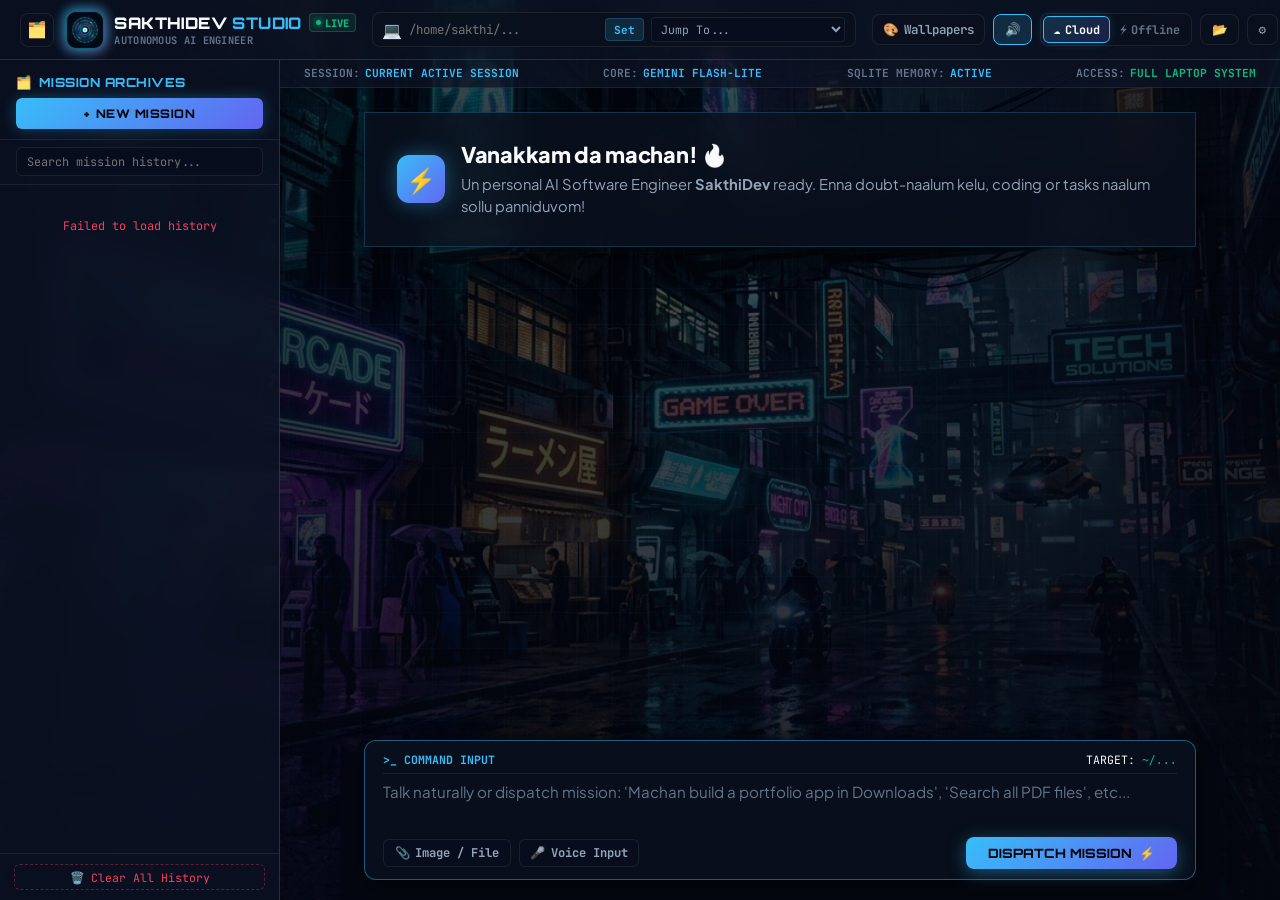
==== static/index.html @ 883f9aba "ai_agent_v1: clean release without secrets" ====
<!DOCTYPE html>
<html lang="en" data-theme="cyber-dark">
<head>
  <meta charset="UTF-8">
  <meta name="viewport" content="width=device-width, initial-scale=1.0">
  <title>SakthiDev Studio - Autonomous Engineering Console</title>
  <meta name="description" content="SakthiDev Cyber OS - Autonomous Software Engineer Operating System. Multi-Session Mission Archives, Dark/Light Themes, Dynamic Live Wallpapers & Full Laptop Access.">
  <link rel="icon" type="image/svg+xml" href="/static/icon.svg">
  <link rel="manifest" href="/static/manifest.json">
  <link rel="stylesheet" href="/static/app.css">
</head>
<body>

  <!-- Dynamic Live Background Layers -->
  <canvas id="bg-canvas" class="bg-canvas-layer"></canvas>
  <div id="bg-image-layer" class="bg-image-layer"></div>
  <video id="bg-video-layer" class="bg-video-layer" autoplay loop muted playsinline style="display: none;"></video>
  <div class="cyber-grid-overlay"></div>
  <div class="bg-vignette"></div>

  <!-- Futuristic Cyber Boot Splash Loader (Zero-lag, 60fps CSS animated) -->
  <div id="cyber-boot-splash" class="cyber-boot-splash">
    <div class="splash-content">
      <div class="splash-logo-wrapper">
        <div class="splash-reactor-rings">
          <div class="reactor-ring ring-1"></div>
          <div class="reactor-ring ring-2"></div>
          <div class="reactor-ring ring-3"></div>
        </div>
        <img src="/static/icon.svg" class="splash-logo-svg" alt="SakthiDev Cyber Core">
      </div>
      <div class="splash-title-row">
        <h2>SAKTHIDEV <span class="splash-neon">STUDIO</span></h2>
        <div class="splash-version">v1.0.0 // QUANTUM CORE ACTIVE</div>
      </div>
      <div class="splash-loader-bar">
        <div class="splash-loader-progress"></div>
      </div>
      <div class="splash-telemetry" id="splash-telemetry">INITIALIZING NEURAL RUNTIME... [ONLINE]</div>
    </div>
  </div>

  <!-- Top System Cockpit Navigation (Linear / Vercel Grade Layout) -->
  <header class="top-nav">
    <!-- Left: Brand & History Toggle -->
    <div class="nav-left">
      <button class="btn-cyber-icon" id="btn-toggle-history" title="Toggle Mission Archives">
        <span>🗂️</span>
      </button>

      <div class="brand-section">
        <div class="brand-logo-container">
          <div class="brand-logo-glow"></div>
          <div class="brand-logo">
            <img src="/static/icon.svg" class="nav-logo-svg" alt="SakthiDev Logo">
          </div>
        </div>
        <div class="brand-text">
          <div class="brand-title-row">
            <h1>SAKTHIDEV <span class="brand-sub">STUDIO</span></h1>
            <span class="system-status-indicator"><span class="pulse-dot"></span> LIVE</span>
          </div>
          <div class="badge-pill">AUTONOMOUS AI ENGINEER</div>
        </div>
      </div>
    </div>

    <!-- Center: Active Laptop Folder Selector with Quick Presets -->
    <div class="nav-center">
      <div class="workspace-selector" title="Active Laptop Target Path">
        <span class="cyber-terminal-icon">💻</span>
        <input type="text" id="ws-input" class="workspace-input" placeholder="/home/sakthi/..." spellcheck="false">
        <button id="btn-switch-ws" class="workspace-btn">Set</button>
        
        <select id="quick-preset-select" class="preset-dropdown" title="Quick Jump Locations">
          <option value="">Jump To...</option>
          <option value="/home/sakthi/Downloads">📂 ~/Downloads</option>
          <option value="/home/sakthi/Documents">📂 ~/Documents</option>
          <option value="/home/sakthi/Desktop">📂 ~/Desktop</option>
          <option value="/home/sakthi/Documents/AI AGENT">📂 ~/AI AGENT Workspace</option>
          <option value="/home/sakthi">🏠 ~/ (Home)</option>
        </select>
      </div>
    </div>

    <!-- Right Controls: Wallpaper Picker, Audio SFX, Mode, Files & Settings -->
    <div class="nav-right">
      <!-- Wallpaper & Canvas Customizer Modal Toggle -->
      <button id="btn-open-wallpapers" class="btn-icon-soft" title="Customize Background, Wallpapers & Live Canvas">
        <span>🎨</span> Wallpapers
      </button>

      <!-- Audio SFX Toggle -->
      <button id="btn-toggle-sfx" class="btn-icon-soft active" title="Toggle Cyber Audio Feedback">
        <span id="sfx-icon">🔊</span>
      </button>

      <!-- Mode Switcher -->
      <div class="mode-toggle-group">
        <button id="toggle-cloud-mode" class="mode-btn active" title="Google Gemini Free Cloud">
          <span>☁️</span> Cloud
        </button>
        <button id="toggle-offline-mode" class="mode-btn" title="Local Ollama Offline">
          <span>⚡</span> Offline
        </button>
      </div>

      <!-- File Drawer Toggle -->
      <button class="btn-icon-soft" id="btn-toggle-explorer" title="Toggle Laptop File Explorer">
        <span>📂</span>
      </button>

      <!-- Settings Button -->
      <button class="btn-icon-soft" id="btn-open-settings" title="Settings & Memory DB">
        <span>⚙</span>
      </button>
    </div>
  </header>

  <!-- Main Console Stage -->
  <div class="studio-main-container">
    
    <!-- LEFT: Clickable Mission History Sidebar -->
    <aside class="history-sidebar" id="history-sidebar">
      <div class="history-sidebar-header">
        <div class="history-header-title">
          <span>🗂️</span> MISSION ARCHIVES
        </div>
        <button id="btn-new-mission" class="btn-new-mission" title="Initiate New Autonomous Mission">
          <span>+</span> NEW MISSION
        </button>
      </div>

      <!-- Quick Search Filter -->
      <div class="history-search-container">
        <input type="text" id="mission-search-input" class="mission-search-input" placeholder="Search mission history...">
      </div>

      <!-- Mission Items List -->
      <div class="mission-list" id="mission-list">
        <div class="mission-loading">Loading saved missions...</div>
      </div>

      <div class="history-footer">
        <button id="btn-clear-all-sessions" class="btn-clear-all-sessions" title="Wipe All Mission Archives">
          <span>🗑️</span> Clear All History
        </button>
      </div>
    </aside>

    <!-- CENTER: Command Stage & Neural Stream Deck -->
    <main class="chat-deck">
      <!-- Live Cyber Telemetry Strip -->
      <div class="telemetry-strip">
        <div class="telemetry-item">
          <span class="telemetry-label">SESSION:</span>
          <span class="telemetry-val" id="active-mission-label">CURRENT ACTIVE SESSION</span>
        </div>
        <div class="telemetry-item">
          <span class="telemetry-label">CORE:</span>
          <span class="telemetry-val" id="telemetry-model-label">GEMINI FLASH-LITE</span>
        </div>
        <div class="telemetry-item">
          <span class="telemetry-label">SQLITE MEMORY:</span>
          <span class="telemetry-val" id="db-mem-count">ACTIVE</span>
        </div>
        <div class="telemetry-item">
          <span class="telemetry-label">ACCESS:</span>
          <span class="telemetry-val" style="color: var(--accent-emerald);">FULL LAPTOP SYSTEM</span>
        </div>
      </div>

      <!-- Live Neural Activity HUD Bar -->
      <div class="agent-hud" id="agent-hud">
        <div class="hud-left">
          <div class="neural-spinner">
            <div class="neural-ring"></div>
            <div class="neural-core"></div>
          </div>
          <div class="hud-activity-text">
            <span id="hud-status-text">SakthiDev is analyzing task & planning execution...</span>
            <span class="hud-badge-tag" id="hud-active-tool">Step 1</span>
          </div>
        </div>
        <div class="hud-right">
          <span class="timer-pill" id="hud-timer">⏱ 00:00s</span>
        </div>
      </div>

      <!-- Execution Stream & Dispatch Deck -->
      <div class="chat-stream-viewport" id="chat-stream">
        <!-- Initial Welcome Hero State -->
        <div class="welcome-hero-card">
          <div class="hero-top-row">
            <div class="hero-avatar">⚡</div>
            <div>
              <h2 class="hero-greeting">Vanakkam da machan! 🔥</h2>
              <p class="hero-subtext">Un personal AI Software Engineer <strong>SakthiDev</strong> ready. Enna doubt-naalum kelu, coding or tasks naalum sollu panniduvom!</p>
            </div>
          </div>
        </div>
      </div>

      <!-- Bottom Cyber Command Dock with Voice & Image Sensors -->
      <div class="bottom-dock">
        <!-- Image Preview Bar (Appears when image uploaded) -->
        <div id="upload-preview-bar" class="upload-preview-bar" style="display: none;">
          <div class="preview-item">
            <img id="upload-preview-img" src="" alt="Upload Preview">
            <span id="upload-preview-name">image.png</span>
            <button id="btn-remove-upload" class="btn-remove-preview">✕</button>
          </div>
        </div>

        <div class="dock-card">
          <div class="dock-card-top-bar">
            <span class="command-terminal-prompt">&gt;_ COMMAND INPUT</span>
            <span class="ws-target-preview">TARGET: <code id="dock-ws-label">~/...</code></span>
          </div>

          <textarea 
            id="prompt-input" 
            class="prompt-textarea" 
            placeholder="Talk naturally or dispatch mission: 'Machan build a portfolio app in Downloads', 'Search all PDF files', etc..."
            rows="2"
          ></textarea>

          <div class="dock-footer">
            <div class="input-actions-left">
              <!-- Image / File Upload Button -->
              <input type="file" id="file-upload-input" accept="image/*,.pdf,.txt,.py,.js,.json" style="display: none;">
              <button id="btn-upload-file" class="action-dock-btn" title="Upload Image or Document (Multimodal Vision)">
                <span>📎</span> Image / File
              </button>

              <!-- Voice Input Button (Microphone) -->
              <button id="btn-voice-input" class="action-dock-btn" title="Click to speak (Voice Recognition)">
                <span id="mic-icon">🎤</span> Voice Input
              </button>
            </div>

            <div class="dock-footer-right">
              <button id="btn-submit" class="btn-launch">
                <span>DISPATCH MISSION</span>
                <span>⚡</span>
              </button>
            </div>
          </div>
        </div>
      </div>
    </main>

    <!-- RIGHT: Slide-over Workspace File Drawer -->
    <aside class="right-drawer" id="right-drawer">
      <div class="drawer-header">
        <span>📂 Laptop File Explorer</span>
        <div style="display: flex; gap: 0.4rem;">
          <button id="btn-refresh-files" class="workspace-btn" style="padding: 0.15rem 0.5rem;" title="Refresh Files">↻</button>
          <button id="btn-close-drawer" class="workspace-btn" style="padding: 0.15rem 0.5rem;" title="Close Drawer">✕</button>
        </div>
      </div>
      <div class="file-browser-list" id="file-browser">
        <div class="file-node">Loading files...</div>
      </div>
    </aside>
  </div>

  <!-- Wallpapers & Theme Customizer Modal (🎨) -->
  <div class="modal-backdrop" id="wallpaper-modal">
    <div class="modal-box wallpaper-modal-box">
      <div class="modal-heading">
        <div style="display: flex; align-items: center; gap: 0.5rem;">
          <span style="font-size: 1.25rem;">🎨</span>
          <h2 style="font-size: 1.15rem; font-weight: 800;">Studio Themes & Live Wallpapers</h2>
        </div>
        <button class="workspace-btn" id="btn-close-wallpaper-modal">✕</button>
      </div>

      <!-- Color Theme Presets -->
      <div class="form-group-custom">
        <label>Theme Preset:</label>
        <div class="theme-preset-grid">
          <button class="theme-pick-btn active" data-set-theme="cyber-dark">
            <span class="theme-dot" style="background: #38bdf8;"></span>
            <span>Cyber Cyan</span>
          </button>
          <button class="theme-pick-btn" data-set-theme="obsidian-purple">
            <span class="theme-dot" style="background: #a855f7;"></span>
            <span>Obsidian Violet</span>
          </button>
          <button class="theme-pick-btn" data-set-theme="matrix-emerald">
            <span class="theme-dot" style="background: #10b981;"></span>
            <span>Matrix Emerald</span>
          </button>
          <button class="theme-pick-btn" data-set-theme="rogue-crimson">
            <span class="theme-dot" style="background: #f43f5e;"></span>
            <span>Rogue Crimson</span>
          </button>
        </div>
      </div>

      <!-- Wallpaper Presets -->
      <div class="form-group-custom" style="margin-top: 1rem;">
        <label>Live Background / Wallpaper:</label>
        <div class="wallpaper-cards-grid">
          <div class="wallpaper-card active" data-bg-type="image" data-bg-src="/static/wallpaper_cyber_city.jpg">
            <img src="/static/wallpaper_cyber_city.jpg" alt="Cyber City">
            <div class="wallpaper-name">🎮 Cyber City (Night)</div>
          </div>
          <div class="wallpaper-card" data-bg-type="image" data-bg-src="/static/wallpaper_anime_warrior.jpg">
            <img src="/static/wallpaper_anime_warrior.jpg" alt="Anime Warrior">
            <div class="wallpaper-name">⚔️ Cyber Rooftop</div>
          </div>
          <div class="wallpaper-card" data-bg-type="canvas" data-bg-src="neural-canvas">
            <div class="wallpaper-canvas-preview">✦ ✦ ✦<br>Interactive Mesh</div>
            <div class="wallpaper-name">🕸️ Live Neural Mesh</div>
          </div>
          <div class="wallpaper-card" data-bg-type="image" data-bg-src="/static/bg.jpg">
            <img src="/static/bg.jpg" alt="Dark Studio">
            <div class="wallpaper-name">🌌 Dark Nebula Studio</div>
          </div>
          <div class="wallpaper-card" data-bg-type="none" data-bg-src="">
            <div class="wallpaper-canvas-preview" style="background: #090d16;">Minimal</div>
            <div class="wallpaper-name">✨ Clean Minimalist</div>
          </div>
        </div>
      </div>

      <!-- Custom Upload / URL -->
      <div class="form-group-custom" style="margin-top: 1rem;">
        <label>Or Custom Wallpaper URL / Local File:</label>
        <div style="display: flex; gap: 0.5rem;">
          <input type="text" id="custom-bg-input" class="input-custom" placeholder="Paste image/video URL (e.g. https://... or /path/to/img.png)">
          <button id="btn-apply-custom-bg" class="workspace-btn">Apply</button>
        </div>
      </div>

      <!-- Opacity & Blur Controls -->
      <div class="form-group-custom" style="margin-top: 1rem; display: flex; gap: 1rem;">
        <div style="flex: 1;">
          <label for="slider-bg-opacity">Background Opacity: <span id="label-bg-opacity">35%</span></label>
          <input type="range" id="slider-bg-opacity" min="5" max="95" value="35" style="width: 100%;">
        </div>
        <div style="flex: 1;">
          <label for="slider-bg-blur">Glass Blur: <span id="label-bg-blur">16px</span></label>
          <input type="range" id="slider-bg-blur" min="0" max="40" value="16" style="width: 100%;">
        </div>
      </div>
    </div>
  </div>

  <!-- Settings Modal (With Key Visibility Toggle & SQLite Memory Viewer) -->
  <div class="modal-backdrop" id="settings-modal">
    <div class="modal-box">
      <div class="modal-heading">
        <div style="display: flex; align-items: center; gap: 0.5rem;">
          <span style="font-size: 1.25rem;">⚙</span>
          <h2 style="font-size: 1.15rem; font-weight: 800;">Studio & Model Settings</h2>
        </div>
        <button class="workspace-btn" id="btn-close-modal">✕</button>
      </div>

      <form id="settings-form">
        <div class="form-group-custom">
          <label for="provider-select">LLM Provider:</label>
          <select id="provider-select" class="input-custom">
            <option value="gemini">Google Gemini Free Tier (0-Cost Cloud, High Speed)</option>
            <option value="ollama">Ollama (100% Offline / Local Open-Source, Unlimited)</option>
            <option value="openai">OpenAI / Groq / OpenRouter</option>
          </select>
        </div>

        <div class="form-group-custom" id="model-group">
          <label for="model-input">Model Name:</label>
          <input type="text" id="model-input" class="input-custom" value="gemini-3.1-flash-lite">
          <span style="font-size: 0.72rem; color: var(--text-muted);">Recommended: gemini-3.1-flash-lite (Cloud) or qwen2.5-coder:7b (Ollama)</span>
        </div>

        <div class="form-group-custom" id="apikey-group">
          <div style="display: flex; justify-content: space-between; align-items: center;">
            <label for="api-key-input">Gemini Free API Key:</label>
            <button type="button" id="btn-toggle-key-view" style="background: none; border: none; color: var(--accent-cyan); font-size: 0.75rem; cursor: pointer;">👁 Show Key</button>
          </div>
          <input type="password" id="api-key-input" class="input-custom" placeholder="Paste your Gemini key here">
          <span style="font-size: 0.72rem; color: var(--text-muted);">Saved securely in <code>config.json</code></span>
        </div>

        <div class="form-group-custom" id="baseurl-group" style="display: none;">
          <label for="base-url-input">Ollama Local URL:</label>
          <input type="text" id="base-url-input" class="input-custom" value="http://localhost:11434">
        </div>

        <!-- Database Memory Info Box -->
        <div class="memory-info-box">
          <div style="font-weight: 700; color: var(--accent-emerald); font-size: 0.82rem; margin-bottom: 0.3rem;">
            💾 SQLite Long-Term Memory
          </div>
          <div style="font-size: 0.76rem; color: var(--text-muted); line-height: 1.4;">
            Active Database: <code>memory.db</code><br>
            Stores multi-session missions, terminal command history, and user preferences across restarts.
          </div>
        </div>

        <div style="display: flex; justify-content: flex-end; gap: 0.75rem; margin-top: 1.5rem;">
          <button type="button" class="btn-icon-soft" id="btn-cancel-modal">Cancel</button>
          <button type="submit" class="btn-launch" style="padding: 0.5rem 1.4rem;">Save Settings</button>
        </div>
      </form>
    </div>
  </div>

  <script src="/static/app.js"></script>
</body>
</html>
---- static/app.css ----
@import url('https://fonts.googleapis.com/css2?family=Plus+Jakarta+Sans:wght@300;400;500;600;700;800&family=JetBrains+Mono:wght@400;500;600;700;800&family=Orbitron:wght@600;800;900&display=swap');

/* ========================================================
   THEME DESIGN TOKENS (DARK & LIGHT MODE ARCHITECTURE)
   ======================================================== */
:root, [data-theme="cyber-dark"] {
  --bg-core: #040711;
  --bg-surface: #070d1c;
  --bg-card: rgba(10, 16, 30, 0.82);
  --bg-card-hover: rgba(16, 26, 48, 0.95);
  --bg-glass: rgba(12, 19, 36, 0.75);
  
  --border-subtle: rgba(255, 255, 255, 0.08);
  --border-light: rgba(56, 189, 248, 0.22);
  --border-glow: rgba(56, 189, 248, 0.45);
  --border-active: #38bdf8;

  --text-main: #f8fafc;
  --text-secondary: #94a3b8;
  --text-muted: #64748b;

  --accent-cyan: #38bdf8;
  --accent-indigo: #6366f1;
  --accent-purple: #c084fc;
  --accent-emerald: #10b981;
  --accent-amber: #fbbf24;
  --accent-rose: #f43f5e;

  --font-main: 'Plus Jakarta Sans', -apple-system, sans-serif;
  --font-mono: 'JetBrains Mono', monospace;
  --font-cyber: 'Orbitron', -apple-system, sans-serif;

  --shadow-card: 0 10px 30px rgba(0, 0, 0, 0.5);
  --bg-overlay-opacity: 0.35;
  --glass-blur: 16px;
}



/* Obsidian Purple Theme */
[data-theme="obsidian-purple"] {
  --bg-core: #06030c;
  --bg-surface: #0d071a;
  --bg-card: rgba(18, 10, 36, 0.85);
  --border-light: rgba(192, 132, 252, 0.28);
  --border-glow: rgba(192, 132, 252, 0.5);
  --accent-cyan: #c084fc;
  --accent-indigo: #818cf8;
}

/* Matrix Emerald Theme */
[data-theme="matrix-emerald"] {
  --bg-core: #020b06;
  --bg-surface: #04140a;
  --bg-card: rgba(6, 24, 13, 0.85);
  --border-light: rgba(16, 185, 129, 0.3);
  --border-glow: rgba(16, 185, 129, 0.55);
  --accent-cyan: #10b981;
}

/* Rogue Crimson Theme */
[data-theme="rogue-crimson"] {
  --bg-core: #0c0406;
  --bg-surface: #17070a;
  --bg-card: rgba(28, 9, 14, 0.85);
  --border-light: rgba(244, 63, 94, 0.3);
  --border-glow: rgba(244, 63, 94, 0.55);
  --accent-cyan: #f43f5e;
}

* {
  box-sizing: border-box;
  margin: 0;
  padding: 0;
  scrollbar-width: thin;
  scrollbar-color: var(--accent-cyan) var(--bg-core);
}

::-webkit-scrollbar {
  width: 6px;
  height: 6px;
}

::-webkit-scrollbar-track {
  background: var(--bg-core);
}

::-webkit-scrollbar-thumb {
  background: var(--accent-cyan);
  border-radius: 4px;
  opacity: 0.6;
}

html, body {
  height: 100%;
  width: 100%;
  overflow: hidden;
  font-family: var(--font-main);
  background-color: var(--bg-core);
  color: var(--text-main);
  transition: background-color 0.25s ease, color 0.25s ease;
}

body {
  display: flex;
  flex-direction: column;
  position: relative;
}

/* ========================================================
   DYNAMIC LIVE BACKGROUNDS & CANVAS
   ======================================================== */
.bg-canvas-layer {
  position: fixed;
  inset: 0;
  width: 100%;
  height: 100%;
  pointer-events: none;
  z-index: 0;
  opacity: 0.8;
}

.bg-image-layer {
  position: fixed;
  inset: 0;
  background-image: url('/static/wallpaper_cyber_city.jpg');
  background-size: cover;
  background-position: center center;
  opacity: var(--bg-overlay-opacity);
  filter: contrast(1.15) brightness(0.9);
  pointer-events: none;
  z-index: 1;
  transition: opacity 0.3s ease, background-image 0.4s ease;
}

.bg-video-layer {
  position: fixed;
  inset: 0;
  width: 100%;
  height: 100%;
  object-fit: cover;
  opacity: var(--bg-overlay-opacity);
  pointer-events: none;
  z-index: 1;
}

.cyber-grid-overlay {
  position: fixed;
  inset: 0;
  background-image: 
    linear-gradient(to right, rgba(56, 189, 248, 0.035) 1px, transparent 1px),
    linear-gradient(to bottom, rgba(56, 189, 248, 0.035) 1px, transparent 1px);
  background-size: 36px 36px;
  pointer-events: none;
  z-index: 2;
}

.bg-vignette {
  position: fixed;
  inset: 0;
  background: radial-gradient(circle at 50% 20%, transparent 0%, rgba(4, 7, 17, 0.75) 80%);
  pointer-events: none;
  z-index: 3;
}



/* ========================================================
   TOP NAVIGATION (LINEAR / VERCEL GRADE)
   ======================================================== */
.top-nav {
  height: 60px;
  min-height: 60px;
  padding: 0 1.25rem;
  display: flex;
  align-items: center;
  justify-content: space-between;
  border-bottom: 1px solid var(--border-light);
  background: var(--bg-glass);
  backdrop-filter: blur(var(--glass-blur));
  -webkit-backdrop-filter: blur(var(--glass-blur));
  z-index: 100;
  position: relative;
  gap: 1rem;
}

.nav-left {
  display: flex;
  align-items: center;
  gap: 0.75rem;
  flex-shrink: 0;
}

.nav-center {
  flex: 1;
  display: flex;
  justify-content: center;
  max-width: 500px;
}

.nav-right {
  display: flex;
  align-items: center;
  gap: 0.5rem;
  flex-shrink: 0;
}

.btn-cyber-icon {
  background: var(--bg-card);
  border: 1px solid var(--border-subtle);
  color: var(--accent-cyan);
  width: 34px;
  height: 34px;
  border-radius: 8px;
  display: flex;
  align-items: center;
  justify-content: center;
  cursor: pointer;
  font-size: 1rem;
  transition: all 0.2s ease;
}

.btn-cyber-icon:hover {
  background: rgba(56, 189, 248, 0.15);
  border-color: var(--accent-cyan);
  transform: translateY(-1px);
}

.brand-section {
  display: flex;
  align-items: center;
  gap: 0.65rem;
}

.brand-logo-container {
  position: relative;
}

.brand-logo-glow {
  position: absolute;
  inset: -2px;
  background: linear-gradient(135deg, var(--accent-cyan), var(--accent-purple));
  border-radius: 10px;
  filter: blur(6px);
  opacity: 0.6;
  animation: logoPulse 4s infinite ease-in-out;
}

@keyframes logoPulse {
  0%, 100% { opacity: 0.5; transform: scale(0.98); }
  50% { opacity: 0.85; transform: scale(1.04); }
}

.brand-logo {
  position: relative;
  width: 38px;
  height: 38px;
  border-radius: 10px;
  background: rgba(10, 18, 38, 0.9);
  border: 1px solid rgba(0, 246, 255, 0.35);
  display: flex;
  align-items: center;
  justify-content: center;
  z-index: 1;
  overflow: hidden;
  box-shadow: 0 0 16px rgba(0, 246, 255, 0.3);
  transition: transform 0.35s cubic-bezier(0.34, 1.56, 0.64, 1), box-shadow 0.35s ease;
  cursor: pointer;
}

.brand-logo:hover {
  transform: scale(1.12) rotate(6deg);
  box-shadow: 0 0 28px rgba(0, 246, 255, 0.7), 0 0 45px rgba(255, 0, 122, 0.4);
}

.nav-logo-svg {
  width: 100%;
  height: 100%;
  object-fit: contain;
  display: block;
  filter: drop-shadow(0 0 8px rgba(0, 246, 255, 0.6));
  animation: logoFloat 4s ease-in-out infinite alternate;
}

@keyframes logoFloat {
  0% { transform: scale(0.97); }
  100% { transform: scale(1.03); }
}

.brand-title-row {
  display: flex;
  align-items: center;
  gap: 0.45rem;
}

.brand-text h1 {
  font-size: 1rem;
  font-weight: 900;
  letter-spacing: 0.4px;
  font-family: var(--font-cyber);
  color: var(--text-main);
}

.brand-sub {
  color: var(--accent-cyan);
  font-weight: 800;
}

.system-status-indicator {
  display: inline-flex;
  align-items: center;
  gap: 0.28rem;
  font-size: 0.65rem;
  font-family: var(--font-mono);
  font-weight: 800;
  color: var(--accent-emerald);
  background: rgba(16, 185, 129, 0.12);
  padding: 0.1rem 0.35rem;
  border-radius: 4px;
  border: 1px solid rgba(16, 185, 129, 0.3);
}

.pulse-dot {
  width: 5px;
  height: 5px;
  border-radius: 50%;
  background: var(--accent-emerald);
  box-shadow: 0 0 6px var(--accent-emerald);
  animation: pulse 1.5s infinite;
}

@keyframes pulse {
  0% { transform: scale(0.9); opacity: 0.7; }
  50% { transform: scale(1.2); opacity: 1; }
  100% { transform: scale(0.9); opacity: 0.7; }
}

.badge-pill {
  font-size: 0.65rem;
  font-weight: 700;
  color: var(--text-muted);
  letter-spacing: 0.3px;
  font-family: var(--font-mono);
}

/* Laptop Path Selector */
.workspace-selector {
  display: flex;
  align-items: center;
  gap: 0.45rem;
  background: var(--bg-card);
  border: 1px solid var(--border-subtle);
  border-radius: 8px;
  padding: 0.25rem 0.6rem;
  width: 100%;
  transition: all 0.2s ease;
}

.workspace-selector:focus-within {
  border-color: var(--accent-cyan);
  box-shadow: 0 0 12px rgba(56, 189, 248, 0.2);
}

.workspace-input {
  background: transparent;
  border: none;
  color: var(--text-main);
  font-family: var(--font-mono);
  font-size: 0.78rem;
  outline: none;
  flex: 1;
  min-width: 0;
}

.workspace-btn {
  background: rgba(56, 189, 248, 0.15);
  border: 1px solid var(--border-light);
  color: var(--accent-cyan);
  padding: 0.2rem 0.5rem;
  border-radius: 4px;
  font-size: 0.7rem;
  font-weight: 700;
  cursor: pointer;
  font-family: var(--font-mono);
  transition: all 0.2s ease;
  white-space: nowrap;
}

.workspace-btn:hover {
  background: var(--accent-cyan);
  color: #04060a;
}

.preset-dropdown {
  background: var(--bg-surface);
  border: 1px solid var(--border-subtle);
  color: var(--text-secondary);
  font-family: var(--font-mono);
  font-size: 0.72rem;
  padding: 0.2rem 0.35rem;
  border-radius: 4px;
  outline: none;
  cursor: pointer;
}

.btn-icon-soft {
  background: var(--bg-card);
  border: 1px solid var(--border-subtle);
  color: var(--text-secondary);
  padding: 0.35rem 0.65rem;
  border-radius: 8px;
  font-size: 0.78rem;
  font-weight: 600;
  cursor: pointer;
  display: flex;
  align-items: center;
  gap: 0.3rem;
  font-family: var(--font-mono);
  transition: all 0.2s ease;
}

.btn-icon-soft:hover, .btn-icon-soft.active {
  background: rgba(56, 189, 248, 0.15);
  color: var(--accent-cyan);
  border-color: var(--accent-cyan);
}

.mode-toggle-group {
  display: flex;
  background: var(--bg-card);
  border: 1px solid var(--border-subtle);
  border-radius: 8px;
  padding: 2px;
}

.mode-btn {
  background: transparent;
  border: none;
  color: var(--text-muted);
  padding: 0.28rem 0.6rem;
  border-radius: 6px;
  font-size: 0.74rem;
  font-weight: 700;
  cursor: pointer;
  display: flex;
  align-items: center;
  gap: 0.25rem;
  font-family: var(--font-mono);
  transition: all 0.2s ease;
}

.mode-btn.active {
  background: linear-gradient(135deg, rgba(56, 189, 248, 0.2), rgba(99, 102, 241, 0.2));
  border: 1px solid var(--accent-cyan);
  color: var(--text-main);
  box-shadow: 0 0 10px rgba(56, 189, 248, 0.2);
}

/* ========================================================
   MAIN CONSOLE CONTAINER
   ======================================================== */
.studio-main-container {
  display: flex;
  flex: 1 1 0;
  height: calc(100vh - 60px);
  min-height: 0;
  overflow: hidden;
  position: relative;
  z-index: 10;
}

/* LEFT: MISSION ARCHIVES SIDEBAR */
.history-sidebar {
  width: 280px;
  min-width: 280px;
  height: 100%;
  background: var(--bg-glass);
  border-right: 1px solid var(--border-light);
  display: flex;
  flex-direction: column;
  z-index: 40;
  backdrop-filter: blur(var(--glass-blur));
  transition: transform 0.25s cubic-bezier(0.16, 1, 0.3, 1), margin-left 0.25s ease;
}

.history-sidebar.collapsed {
  transform: translateX(-100%);
  margin-left: -280px;
}

.history-sidebar-header {
  padding: 0.85rem 1rem 0.65rem 1rem;
  border-bottom: 1px solid var(--border-subtle);
  display: flex;
  flex-direction: column;
  gap: 0.5rem;
}

.history-header-title {
  font-family: var(--font-cyber);
  font-size: 0.78rem;
  font-weight: 800;
  letter-spacing: 0.5px;
  color: var(--accent-cyan);
  display: flex;
  align-items: center;
  gap: 0.4rem;
}

.btn-new-mission {
  background: linear-gradient(135deg, var(--accent-cyan), var(--accent-indigo));
  color: #04060a;
  border: none;
  padding: 0.5rem 0.85rem;
  border-radius: 6px;
  font-size: 0.74rem;
  font-weight: 800;
  cursor: pointer;
  display: flex;
  align-items: center;
  justify-content: center;
  gap: 0.4rem;
  font-family: var(--font-cyber);
  letter-spacing: 0.5px;
  box-shadow: 0 0 15px rgba(56, 189, 248, 0.3);
  transition: all 0.2s ease;
}

.btn-new-mission:hover {
  transform: translateY(-1px);
  box-shadow: 0 0 20px rgba(56, 189, 248, 0.5);
}

.history-search-container {
  padding: 0.45rem 1rem;
  border-bottom: 1px solid var(--border-subtle);
}

.mission-search-input {
  width: 100%;
  background: var(--bg-surface);
  border: 1px solid var(--border-subtle);
  border-radius: 6px;
  padding: 0.35rem 0.6rem;
  font-size: 0.74rem;
  font-family: var(--font-mono);
  color: var(--text-main);
  outline: none;
}

.mission-list {
  flex: 1;
  overflow-y: auto;
  padding: 0.6rem 0.75rem;
  display: flex;
  flex-direction: column;
  gap: 0.4rem;
}

.mission-loading {
  font-size: 0.74rem;
  color: var(--text-muted);
  text-align: center;
  padding: 1.5rem 0;
  font-family: var(--font-mono);
}

.mission-card {
  padding: 0.6rem 0.75rem;
  border-radius: 8px;
  background: var(--bg-card);
  border: 1px solid var(--border-subtle);
  cursor: pointer;
  display: flex;
  align-items: flex-start;
  justify-content: space-between;
  gap: 0.5rem;
  transition: all 0.2s ease;
  position: relative;
  overflow: hidden;
}

.mission-card:hover {
  background: var(--bg-card-hover);
  border-color: var(--border-light);
  transform: translateX(3px);
}

.mission-card.active {
  background: var(--bg-card-hover);
  border-color: var(--accent-cyan);
  box-shadow: 0 0 15px rgba(56, 189, 248, 0.2);
}

.mission-card.active::before {
  content: '';
  position: absolute;
  left: 0;
  top: 0;
  bottom: 0;
  width: 3px;
  background: var(--accent-cyan);
}

.mission-card-content {
  flex: 1;
  min-width: 0;
}

.mission-title {
  font-size: 0.8rem;
  font-weight: 700;
  color: var(--text-main);
  white-space: nowrap;
  overflow: hidden;
  text-overflow: ellipsis;
  margin-bottom: 0.2rem;
}

.mission-meta-row {
  display: flex;
  align-items: center;
  gap: 0.4rem;
  font-size: 0.66rem;
  color: var(--text-muted);
  font-family: var(--font-mono);
}

.mission-badge {
  background: rgba(255, 255, 255, 0.08);
  padding: 0.05rem 0.35rem;
  border-radius: 4px;
  color: var(--accent-cyan);
}

.btn-del-mission {
  background: transparent;
  border: none;
  color: var(--text-muted);
  font-size: 0.75rem;
  cursor: pointer;
  padding: 0.15rem 0.35rem;
  border-radius: 4px;
  opacity: 0;
  transition: all 0.2s ease;
}

.mission-card:hover .btn-del-mission {
  opacity: 1;
}

.btn-del-mission:hover {
  background: rgba(244, 63, 94, 0.2);
  color: var(--accent-rose);
}

.history-footer {
  padding: 0.6rem 0.85rem;
  border-top: 1px solid var(--border-subtle);
}

.btn-clear-all-sessions {
  background: transparent;
  border: 1px dashed rgba(244, 63, 94, 0.35);
  color: var(--accent-rose);
  padding: 0.3rem 0.8rem;
  border-radius: 6px;
  font-size: 0.72rem;
  font-family: var(--font-mono);
  cursor: pointer;
  width: 100%;
  transition: all 0.2s ease;
}

.btn-clear-all-sessions:hover {
  background: rgba(244, 63, 94, 0.15);
  border-style: solid;
}

/* ========================================================
   CENTER CHAT DECK (PERFECTLY CENTERED & BALANCED)
   ======================================================== */
.chat-deck {
  flex: 1 1 0;
  height: 100%;
  min-height: 0;
  min-width: 0;
  display: flex;
  flex-direction: column;
  position: relative;
}

.telemetry-strip {
  display: flex;
  align-items: center;
  justify-content: space-between;
  padding: 0.4rem 1.5rem;
  background: var(--bg-glass);
  border-bottom: 1px solid var(--border-subtle);
  font-family: var(--font-mono);
  font-size: 0.7rem;
  color: var(--text-muted);
  flex-shrink: 0;
  overflow-x: auto;
  gap: 1rem;
}

.telemetry-item {
  display: flex;
  align-items: center;
  gap: 0.3rem;
  white-space: nowrap;
}

.telemetry-label {
  font-weight: 700;
}

.telemetry-val {
  color: var(--accent-cyan);
  font-weight: 700;
}

/* HUD Activity Bar */
.agent-hud {
  display: none;
  align-items: center;
  justify-content: space-between;
  padding: 0.6rem 1.5rem;
  background: var(--bg-surface);
  border-bottom: 1px solid var(--border-glow);
  box-shadow: 0 4px 20px rgba(0, 0, 0, 0.3);
  flex-shrink: 0;
  animation: hudSlideDown 0.3s ease-out;
}

.agent-hud.active {
  display: flex;
}

@keyframes hudSlideDown {
  from { opacity: 0; transform: translateY(-8px); }
  to { opacity: 1; transform: translateY(0); }
}

.hud-left {
  display: flex;
  align-items: center;
  gap: 0.75rem;
}

.neural-spinner {
  width: 20px;
  height: 20px;
  position: relative;
  display: flex;
  align-items: center;
  justify-content: center;
}

.neural-ring {
  position: absolute;
  inset: 0;
  border: 2px solid transparent;
  border-top-color: var(--accent-cyan);
  border-right-color: var(--accent-purple);
  border-radius: 50%;
  animation: radarSpin 1.2s cubic-bezier(0.5, 0, 0.5, 1) infinite;
}

.neural-core {
  width: 6px;
  height: 6px;
  background: var(--accent-cyan);
  border-radius: 50%;
  box-shadow: 0 0 10px var(--accent-cyan);
}

@keyframes radarSpin {
  100% { transform: rotate(360deg); }
}

.hud-activity-text {
  font-size: 0.8rem;
  font-weight: 700;
  color: var(--text-main);
  display: flex;
  align-items: center;
  gap: 0.5rem;
}

.hud-badge-tag {
  background: rgba(56, 189, 248, 0.15);
  border: 1px solid var(--border-light);
  color: var(--accent-cyan);
  padding: 0.1rem 0.45rem;
  border-radius: 12px;
  font-size: 0.66rem;
  font-family: var(--font-mono);
}

.timer-pill {
  background: var(--bg-card);
  padding: 0.2rem 0.5rem;
  border-radius: 4px;
  border: 1px solid var(--border-subtle);
  color: var(--accent-amber);
  font-family: var(--font-mono);
  font-size: 0.74rem;
}

/* Chat Stream Viewport (Centered) */
.chat-stream-viewport {
  flex: 1 1 0;
  height: 0;
  min-height: 0;
  overflow-y: auto;
  overflow-x: hidden;
  padding: 1.5rem 1.5rem 2rem 1.5rem;
  display: flex;
  flex-direction: column;
  gap: 1.5rem;
  scroll-behavior: smooth;
  max-width: 880px;
  margin: 0 auto;
  width: 100%;
}

/* ========================================================
   WELCOME HERO CARD (NO EMPTY VOID!)
   ======================================================== */
.welcome-hero-card {
  background: var(--bg-card);
  border: 1px solid var(--border-light);
  border-radius: var(--radius-md);
  padding: 1.75rem 2rem;
  box-shadow: var(--shadow-card);
  backdrop-filter: blur(var(--glass-blur));
  display: flex;
  flex-direction: column;
  gap: 1.5rem;
  animation: cardFadeIn 0.35s ease-out;
}

.hero-top-row {
  display: flex;
  align-items: center;
  gap: 1rem;
}

.hero-avatar {
  width: 48px;
  height: 48px;
  border-radius: 12px;
  background: linear-gradient(135deg, var(--accent-cyan), var(--accent-indigo));
  color: #04060a;
  display: flex;
  align-items: center;
  justify-content: center;
  font-size: 1.5rem;
  font-weight: 800;
  box-shadow: 0 0 20px rgba(56, 189, 248, 0.4);
  flex-shrink: 0;
}

.hero-greeting {
  font-size: 1.35rem;
  font-weight: 800;
  letter-spacing: -0.3px;
  margin-bottom: 0.3rem;
  background: linear-gradient(135deg, var(--text-main) 60%, var(--accent-cyan));
  -webkit-background-clip: text;
  background-clip: text;
  -webkit-text-fill-color: transparent;
}

.hero-subtext {
  font-size: 0.92rem;
  color: var(--text-secondary);
  line-height: 1.55;
}

.hero-prompts-grid {
  display: grid;
  grid-template-columns: repeat(2, 1fr);
  gap: 0.85rem;
}

.hero-prompt-btn {
  background: var(--bg-surface);
  border: 1px solid var(--border-subtle);
  border-radius: 10px;
  padding: 0.85rem 1rem;
  cursor: pointer;
  display: flex;
  align-items: center;
  gap: 0.75rem;
  text-align: left;
  transition: all 0.2s ease;
}

.hero-prompt-btn:hover {
  background: var(--bg-card-hover);
  border-color: var(--accent-cyan);
  transform: translateY(-2px);
  box-shadow: 0 4px 15px rgba(56, 189, 248, 0.2);
}

.prompt-btn-icon {
  font-size: 1.35rem;
  flex-shrink: 0;
}

.prompt-btn-text strong {
  display: block;
  font-size: 0.85rem;
  font-weight: 700;
  color: var(--text-main);
  margin-bottom: 0.15rem;
}

.prompt-btn-text span {
  display: block;
  font-size: 0.74rem;
  color: var(--text-muted);
}

/* Chat Rows & Speech Bubbles */
.chat-row {
  display: flex;
  gap: 1rem;
  width: 100%;
  animation: cardFadeIn 0.3s cubic-bezier(0.16, 1, 0.3, 1);
}

@keyframes cardFadeIn {
  from { opacity: 0; transform: translateY(8px); }
  to { opacity: 1; transform: translateY(0); }
}

.avatar-badge {
  width: 36px;
  height: 36px;
  border-radius: 8px;
  display: flex;
  align-items: center;
  justify-content: center;
  font-weight: 800;
  font-size: 1rem;
  flex-shrink: 0;
  font-family: var(--font-cyber);
}

.avatar-user {
  background: linear-gradient(135deg, var(--accent-indigo), var(--accent-purple));
  color: #fff;
  box-shadow: 0 0 15px rgba(126, 34, 206, 0.4);
}

.avatar-sakthidev {
  background: linear-gradient(135deg, var(--accent-cyan), var(--accent-indigo));
  color: #04060a;
  box-shadow: 0 0 18px rgba(56, 189, 248, 0.4);
}

.message-body {
  flex: 1;
  min-width: 0;
  display: flex;
  flex-direction: column;
  gap: 0.45rem;
}

.author-title {
  font-size: 0.76rem;
  font-weight: 800;
  font-family: var(--font-mono);
  color: var(--text-muted);
  display: flex;
  align-items: center;
  gap: 0.6rem;
}

.system-time-tag {
  font-size: 0.65rem;
  color: var(--accent-cyan);
  background: rgba(56, 189, 248, 0.1);
  padding: 0.05rem 0.35rem;
  border-radius: 3px;
  font-weight: 700;
}

.user-text-bubble {
  background: var(--bg-card);
  border: 1px solid var(--border-light);
  border-left: 3px solid var(--accent-indigo);
  border-radius: 10px;
  padding: 0.9rem 1.25rem;
  font-size: 0.94rem;
  line-height: 1.6;
  color: var(--text-main);
  box-shadow: var(--shadow-card);
}

.agent-speech-bubble {
  background: var(--bg-card);
  border: 1px solid var(--border-light);
  border-left: 3px solid var(--accent-cyan);
  border-radius: 10px;
  padding: 1rem 1.35rem;
  font-size: 0.95rem;
  line-height: 1.65;
  color: var(--text-main);
  box-shadow: var(--shadow-card);
}

/* Tool Action Pills */
.tool-action-pill-wrapper {
  margin: 0.35rem 0;
}

.tool-action-pill {
  display: inline-flex;
  align-items: center;
  gap: 0.45rem;
  background: rgba(56, 189, 248, 0.08);
  border: 1px solid var(--border-light);
  border-radius: 6px;
  padding: 0.35rem 0.75rem;
  font-size: 0.78rem;
  font-family: var(--font-mono);
  color: var(--accent-cyan);
  cursor: pointer;
  transition: all 0.2s ease;
}

.tool-action-pill:hover {
  background: rgba(56, 189, 248, 0.18);
  border-color: var(--accent-cyan);
}

.tool-details-panel {
  display: none;
  background: var(--bg-surface);
  border: 1px solid var(--border-subtle);
  border-radius: 6px;
  padding: 0.75rem 1rem;
  font-family: var(--font-mono);
  font-size: 0.76rem;
  color: var(--text-secondary);
  white-space: pre-wrap;
  max-height: 220px;
  overflow-y: auto;
  margin-top: 0.35rem;
}

.tool-details-panel.open {
  display: block;
}

/* Upload Preview */
.upload-preview-bar {
  display: flex;
  align-items: center;
  gap: 0.75rem;
  padding: 0.4rem 0.85rem;
  background: var(--bg-card);
  border: 1px solid var(--border-glow);
  border-radius: 8px;
  margin-bottom: 0.5rem;
  width: fit-content;
}

.preview-item {
  display: flex;
  align-items: center;
  gap: 0.5rem;
  font-size: 0.78rem;
  color: var(--text-main);
}

.preview-item img {
  width: 32px;
  height: 32px;
  border-radius: 6px;
  object-fit: cover;
}

.btn-remove-preview {
  background: rgba(255, 255, 255, 0.1);
  border: none;
  color: var(--text-main);
  border-radius: 50%;
  width: 18px;
  height: 18px;
  cursor: pointer;
  display: flex;
  align-items: center;
  justify-content: center;
}

/* Bottom Command Dock (Centered) */
.bottom-dock {
  padding: 0.75rem 1.5rem 1.25rem 1.5rem;
  background: linear-gradient(to top, var(--bg-core) 85%, transparent);
  position: relative;
  z-index: 50;
  flex-shrink: 0;
  max-width: 880px;
  margin: 0 auto;
  width: 100%;
}

.dock-card {
  background: var(--bg-card);
  border: 1px solid var(--border-glow);
  border-radius: 12px;
  box-shadow: var(--shadow-card);
  padding: 0.65rem 1.15rem;
  transition: all 0.25s ease;
  backdrop-filter: blur(var(--glass-blur));
}

.dock-card:focus-within {
  border-color: var(--accent-cyan);
  box-shadow: 0 0 35px rgba(56, 189, 248, 0.25);
}

.dock-card-top-bar {
  display: flex;
  align-items: center;
  justify-content: space-between;
  padding-bottom: 0.4rem;
  border-bottom: 1px solid var(--border-subtle);
  margin-bottom: 0.4rem;
  font-family: var(--font-mono);
  font-size: 0.72rem;
}

.command-terminal-prompt {
  color: var(--accent-cyan);
  font-weight: 700;
}

.ws-target-preview code {
  color: var(--accent-emerald);
}

.prompt-textarea {
  width: 100%;
  background: transparent;
  border: none;
  outline: none;
  color: var(--text-main);
  font-family: var(--font-main);
  font-size: 0.95rem;
  resize: none;
  min-height: 44px;
  max-height: 120px;
  line-height: 1.5;
}

.prompt-textarea::placeholder {
  color: var(--text-muted);
}

.dock-footer {
  display: flex;
  align-items: center;
  justify-content: space-between;
  padding-top: 0.4rem;
}

.input-actions-left {
  display: flex;
  align-items: center;
  gap: 0.5rem;
}

.action-dock-btn {
  background: var(--bg-surface);
  border: 1px solid var(--border-subtle);
  color: var(--text-secondary);
  padding: 0.32rem 0.65rem;
  border-radius: 6px;
  font-size: 0.76rem;
  font-weight: 700;
  cursor: pointer;
  display: flex;
  align-items: center;
  gap: 0.35rem;
  font-family: var(--font-mono);
  transition: all 0.2s ease;
}

.action-dock-btn:hover {
  background: rgba(56, 189, 248, 0.15);
  color: var(--accent-cyan);
  border-color: var(--accent-cyan);
}

.action-dock-btn.recording {
  background: rgba(244, 63, 94, 0.2);
  border-color: var(--accent-rose);
  color: #fda4af;
  animation: micPulse 1s infinite alternate;
}

@keyframes micPulse {
  0% { transform: scale(1); }
  100% { transform: scale(1.05); }
}

.btn-launch {
  background: linear-gradient(135deg, var(--accent-cyan), var(--accent-indigo));
  color: #04060a;
  border: none;
  padding: 0.5rem 1.35rem;
  border-radius: 8px;
  font-family: var(--font-cyber);
  font-size: 0.8rem;
  font-weight: 800;
  cursor: pointer;
  display: flex;
  align-items: center;
  gap: 0.45rem;
  box-shadow: 0 4px 18px rgba(56, 189, 248, 0.4);
  transition: all 0.2s ease;
}

.btn-launch:hover:not(:disabled) {
  transform: translateY(-2px);
  box-shadow: 0 6px 25px rgba(56, 189, 248, 0.6);
}

/* RIGHT DRAWER */
.right-drawer {
  position: absolute;
  top: 0;
  right: 0;
  width: 320px;
  height: 100%;
  background: var(--bg-surface);
  border-left: 1px solid var(--border-light);
  backdrop-filter: blur(24px);
  padding: 1.25rem;
  display: none;
  flex-direction: column;
  gap: 1rem;
  z-index: 80;
  box-shadow: -10px 0 30px rgba(0, 0, 0, 0.6);
  animation: drawerSlide 0.25s ease-out;
}

.right-drawer.open {
  display: flex;
}

@keyframes drawerSlide {
  from { transform: translateX(100%); }
  to { transform: translateX(0); }
}

.drawer-header {
  font-size: 0.85rem;
  font-weight: 800;
  font-family: var(--font-cyber);
  color: var(--text-main);
  display: flex;
  align-items: center;
  justify-content: space-between;
  border-bottom: 1px solid var(--border-subtle);
  padding-bottom: 0.75rem;
}

.file-browser-list {
  display: flex;
  flex-direction: column;
  gap: 0.3rem;
  font-family: var(--font-mono);
  font-size: 0.78rem;
  overflow-y: auto;
}

.file-node {
  display: flex;
  align-items: center;
  gap: 0.5rem;
  padding: 0.38rem 0.6rem;
  border-radius: 4px;
  color: var(--text-secondary);
  transition: all 0.15s ease;
}

.file-node:hover {
  background: rgba(56, 189, 248, 0.1);
  color: var(--text-main);
}

/* ========================================================
   MODALS: WALLPAPERS & SETTINGS
   ======================================================== */
.modal-backdrop {
  position: fixed;
  inset: 0;
  background: rgba(0, 0, 0, 0.8);
  backdrop-filter: blur(14px);
  display: none;
  align-items: center;
  justify-content: center;
  z-index: 500;
}

.modal-backdrop.active {
  display: flex;
}

.modal-box {
  width: 90%;
  max-width: 520px;
  background: var(--bg-surface);
  border: 1px solid var(--border-glow);
  border-radius: 16px;
  box-shadow: var(--shadow-card);
  padding: 2rem;
}

.wallpaper-modal-box {
  max-width: 620px;
}

.modal-heading {
  display: flex;
  align-items: center;
  justify-content: space-between;
  margin-bottom: 1.5rem;
}

.form-group-custom {
  margin-bottom: 1.15rem;
}

.form-group-custom label {
  display: block;
  font-size: 0.8rem;
  font-weight: 700;
  font-family: var(--font-mono);
  color: var(--text-secondary);
  margin-bottom: 0.4rem;
}

.input-custom {
  width: 100%;
  padding: 0.7rem 0.9rem;
  background: var(--bg-card);
  border: 1px solid var(--border-subtle);
  border-radius: 8px;
  color: var(--text-main);
  font-family: var(--font-main);
  font-size: 0.88rem;
  outline: none;
}

.input-custom:focus {
  border-color: var(--accent-cyan);
}

/* Theme Preset Pickers */
.theme-preset-grid {
  display: grid;
  grid-template-columns: repeat(auto-fit, minmax(110px, 1fr));
  gap: 0.5rem;
}

.theme-pick-btn {
  background: var(--bg-card);
  border: 1px solid var(--border-subtle);
  color: var(--text-main);
  padding: 0.45rem 0.6rem;
  border-radius: 8px;
  font-size: 0.74rem;
  font-family: var(--font-mono);
  font-weight: 700;
  cursor: pointer;
  display: flex;
  align-items: center;
  gap: 0.45rem;
  transition: all 0.2s ease;
}

.theme-pick-btn:hover, .theme-pick-btn.active {
  border-color: var(--accent-cyan);
  background: rgba(56, 189, 248, 0.15);
}

.theme-dot {
  width: 10px;
  height: 10px;
  border-radius: 50%;
  flex-shrink: 0;
}

/* Wallpaper Cards Grid */
.wallpaper-cards-grid {
  display: grid;
  grid-template-columns: repeat(3, 1fr);
  gap: 0.6rem;
}

.wallpaper-card {
  border: 2px solid var(--border-subtle);
  border-radius: 10px;
  overflow: hidden;
  cursor: pointer;
  background: var(--bg-card);
  transition: all 0.2s ease;
  position: relative;
}

.wallpaper-card img {
  width: 100%;
  height: 75px;
  object-fit: cover;
  display: block;
}

.wallpaper-canvas-preview {
  width: 100%;
  height: 75px;
  display: flex;
  align-items: center;
  justify-content: center;
  text-align: center;
  font-family: var(--font-mono);
  font-size: 0.75rem;
  color: var(--accent-cyan);
  background: rgba(56, 189, 248, 0.1);
}

.wallpaper-name {
  padding: 0.35rem 0.5rem;
  font-size: 0.7rem;
  font-family: var(--font-mono);
  font-weight: 700;
  color: var(--text-main);
  background: var(--bg-surface);
  white-space: nowrap;
  overflow: hidden;
  text-overflow: ellipsis;
}

.wallpaper-card:hover {
  transform: translateY(-2px);
  border-color: var(--border-light);
}

.wallpaper-card.active {
  border-color: var(--accent-cyan);
  box-shadow: 0 0 15px rgba(56, 189, 248, 0.4);
}

.memory-info-box {
  background: rgba(16, 185, 129, 0.08);
  border: 1px solid rgba(16, 185, 129, 0.3);
  border-radius: 8px;
  padding: 0.85rem 1rem;
  margin-top: 1rem;
}

/* ==============================================================================
   CYBER BOOT SPLASH LOADER (Zero Lag, Hardware Accelerated, 60 FPS)
   ============================================================================== */
.cyber-boot-splash {
  position: fixed;
  inset: 0;
  z-index: 999999;
  background: radial-gradient(circle at 50% 50%, #0a1226 0%, #030611 60%, #000206 100%);
  display: flex;
  align-items: center;
  justify-content: center;
  opacity: 1;
  visibility: visible;
  transition: opacity 0.45s cubic-bezier(0.4, 0, 0.2, 1), visibility 0.45s ease;
  pointer-events: all;
  will-change: opacity;
}

.cyber-boot-splash.loaded {
  opacity: 0;
  visibility: hidden;
  pointer-events: none;
}

.splash-content {
  display: flex;
  flex-direction: column;
  align-items: center;
  text-align: center;
  max-width: 440px;
  width: 90%;
  transform: scale(1);
  transition: transform 0.45s cubic-bezier(0.16, 1, 0.3, 1);
}

.cyber-boot-splash.loaded .splash-content {
  transform: scale(1.06);
}

.splash-logo-wrapper {
  position: relative;
  width: 130px;
  height: 130px;
  display: flex;
  align-items: center;
  justify-content: center;
  margin-bottom: 1.5rem;
}

.splash-logo-svg {
  width: 104px;
  height: 104px;
  position: relative;
  z-index: 2;
  filter: drop-shadow(0 0 24px rgba(0, 246, 255, 0.75));
  animation: splashLogoFloat 2s ease-in-out infinite alternate;
}

@keyframes splashLogoFloat {
  0% { transform: translateY(0px) scale(0.98); filter: drop-shadow(0 0 16px rgba(0, 246, 255, 0.6)); }
  100% { transform: translateY(-6px) scale(1.03); filter: drop-shadow(0 0 32px rgba(255, 0, 122, 0.85)); }
}

.splash-reactor-rings {
  position: absolute;
  inset: -20px;
  pointer-events: none;
}

.reactor-ring {
  position: absolute;
  inset: 0;
  border-radius: 50%;
  border: 1px dashed rgba(0, 246, 255, 0.4);
}

.reactor-ring.ring-1 {
  animation: spin 8s linear infinite;
  border-color: rgba(0, 246, 255, 0.6);
}

.reactor-ring.ring-2 {
  inset: -14px;
  border: 1.5px solid rgba(168, 85, 247, 0.35);
  border-top-color: #ff007a;
  border-bottom-color: #00f6ff;
  animation: spinReverse 6s linear infinite;
}

.reactor-ring.ring-3 {
  inset: -28px;
  border: 1px dotted rgba(0, 246, 255, 0.25);
  animation: spin 14s linear infinite;
}

@keyframes spin {
  from { transform: rotate(0deg); }
  to { transform: rotate(360deg); }
}

@keyframes spinReverse {
  from { transform: rotate(360deg); }
  to { transform: rotate(0deg); }
}

.splash-title-row h2 {
  font-family: var(--font-cyber);
  font-size: 1.7rem;
  font-weight: 900;
  letter-spacing: 2.5px;
  color: #fff;
  margin: 0;
  text-shadow: 0 0 20px rgba(0, 246, 255, 0.6);
}

.splash-neon {
  background: linear-gradient(135deg, #00f6ff, #a855f7, #ff007a);
  -webkit-background-clip: text;
  background-clip: text;
  -webkit-text-fill-color: transparent;
}

.splash-version {
  font-family: var(--font-mono);
  font-size: 0.72rem;
  color: var(--accent-cyan);
  letter-spacing: 1.5px;
  margin-top: 0.35rem;
  opacity: 0.9;
}

.splash-loader-bar {
  width: 100%;
  height: 5px;
  background: rgba(255, 255, 255, 0.08);
  border-radius: 99px;
  margin-top: 1.6rem;
  overflow: hidden;
  position: relative;
  box-shadow: inset 0 0 8px rgba(0, 0, 0, 0.9);
}

.splash-loader-progress {
  width: 0%;
  height: 100%;
  background: linear-gradient(90deg, #00f6ff, #a855f7, #ff007a);
  border-radius: 99px;
  box-shadow: 0 0 16px #00f6ff;
  animation: bootProgress 0.8s cubic-bezier(0.16, 1, 0.3, 1) forwards;
}

@keyframes bootProgress {
  0% { width: 0%; }
  35% { width: 60%; }
  75% { width: 88%; }
  100% { width: 100%; }
}

.splash-telemetry {
  font-family: var(--font-mono);
  font-size: 0.68rem;
  color: #94a3b8;
  margin-top: 0.85rem;
  letter-spacing: 1.2px;
}
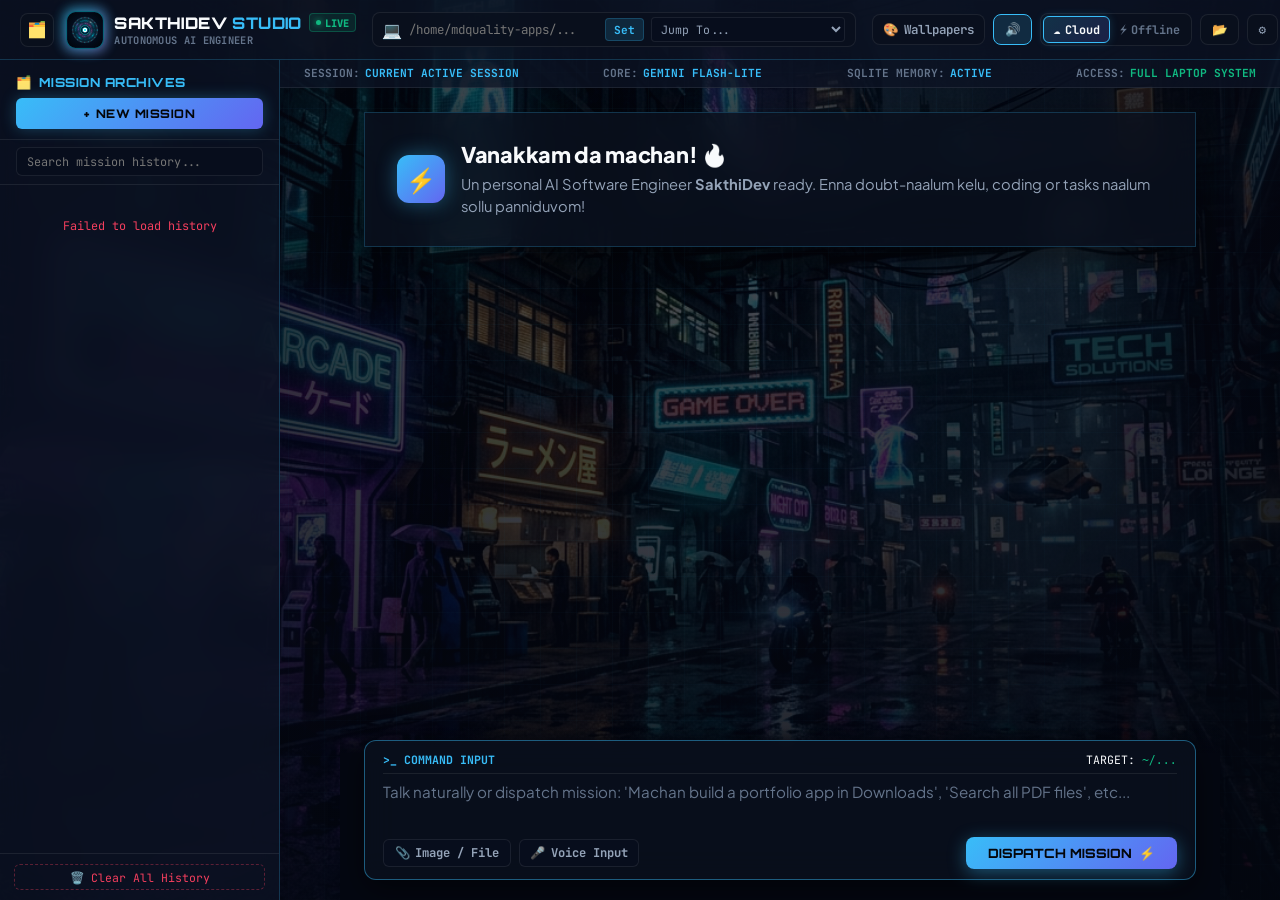
==== commit e7ad2191: "mobile and apk" ====
--- a/static/index.html
+++ b/static/index.html
@@ -69,16 +69,16 @@
     <div class="nav-center">
       <div class="workspace-selector" title="Active Laptop Target Path">
         <span class="cyber-terminal-icon">💻</span>
-        <input type="text" id="ws-input" class="workspace-input" placeholder="/home/sakthi/..." spellcheck="false">
+        <input type="text" id="ws-input" class="workspace-input" placeholder="/home/mdquality-apps/..." spellcheck="false">
         <button id="btn-switch-ws" class="workspace-btn">Set</button>
         
         <select id="quick-preset-select" class="preset-dropdown" title="Quick Jump Locations">
           <option value="">Jump To...</option>
-          <option value="/home/sakthi/Downloads">📂 ~/Downloads</option>
-          <option value="/home/sakthi/Documents">📂 ~/Documents</option>
-          <option value="/home/sakthi/Desktop">📂 ~/Desktop</option>
-          <option value="/home/sakthi/Documents/AI AGENT">📂 ~/AI AGENT Workspace</option>
-          <option value="/home/sakthi">🏠 ~/ (Home)</option>
+          <option value="/home/mdquality-apps/Downloads">📂 ~/Downloads</option>
+          <option value="/home/mdquality-apps/Documents">📂 ~/Documents</option>
+          <option value="/home/mdquality-apps/Desktop">📂 ~/Desktop</option>
+          <option value="/home/mdquality-apps/Downloads/Projects/AI AGENT">📂 ~/AI AGENT Workspace</option>
+          <option value="/home/mdquality-apps">🏠 ~/ (Home)</option>
         </select>
       </div>
     </div>
